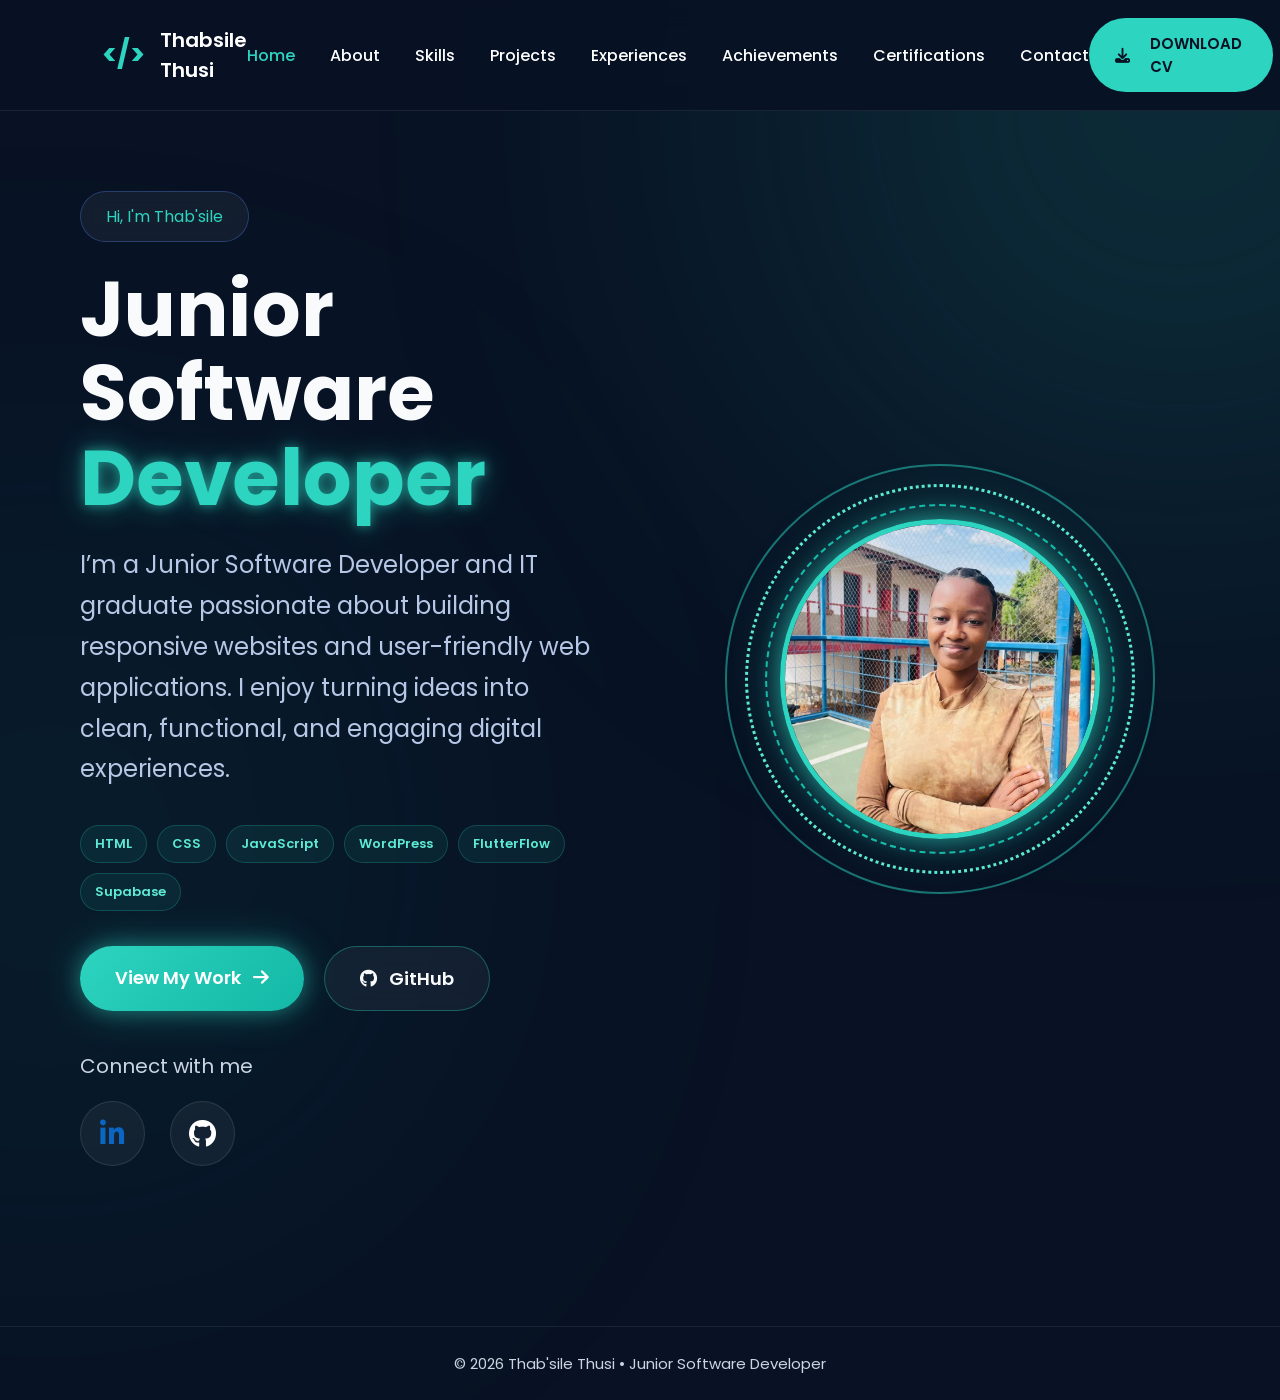
==== index.html @ 19be3577 "Fix HTML encoding issues in index.html" ====
<!DOCTYPE html>
<html lang="en">
<head>
    <meta charset="UTF-8">
    <meta name="viewport" content="width=device-width, initial-scale=1.0">
    <title>Thab'sile Thusi | Junior Software Developer</title>
    <link rel="stylesheet" href="style.css"> 
    <link rel="stylesheet" href="global.css">

     <link
    rel="stylesheet"
    href="https://cdnjs.cloudflare.com/ajax/libs/font-awesome/6.5.1/css/all.min.css"
  />
</head>
<body>
  <!-- HEADER -->
  <header class="header">

    <div class="logo">
      &lt;/&gt; <span>Thabsile Thusi</span>
    </div>

       <!-- Hamburger -->
    <div class="menu-toggle" id="menu-toggle">
        <i class="fa-solid fa-bars"></i>
    </div>

      <div class="menu-overlay" id="menu-overlay"></div>

    <nav class="navbar" id="navbar">
        
         <!-- Mobile Menu Header -->

        <div class="mobile-menu-header">

        <button class="mobile-theme-btn" id="mobileThemeBtn" type="button">
            <i class="fa-solid fa-sun" id="mobileThemeIcon"></i>
            <span id="mobileThemeText">Light Mode</span>
        </button>

        <button class="mobile-close-btn" id="mobileCloseBtn" type="button" aria-label="Close menu">
            <i class="fa-solid fa-xmark"></i>
        </button>

    </div>
        
      <a href="index.html" class="active">
          <i class="fa-solid fa-house"></i>
          Home
      </a>
      <a href="About.html">
          <i class="fa-solid fa-user"></i>
          About
      </a>
      <a href="Skills.html">
          <i class="fa-solid fa-code"></i>
          Skills
      </a>
      <a href="Project.html">
           <i class="fa-solid fa-folder-open"></i>
          Projects
      </a>
      <a href="Experience.html">
          <i class="fa-solid fa-briefcase"></i>
          Experiences
      </a>
      <a href="Achievements.html">
            <i class="fa-solid fa-briefcase"></i>
            Achievements
        </a>
        <a href="Certifications.html">
            <i class="fa-solid fa-briefcase"></i>
            Certifications
        </a>
      <a href="Contact.html">
          <i class="fa-solid fa-envelope"></i>
          Contact
      </a>
        
        <!--Mobile menu slide-->
        <a href="Thusi_Thabi_CVs.pdf"
            download class="mobile-download">
            <i class="fa-solid fa-download"></i>
            Download CV
        </a>
        
    </nav>

    <div class="right-section">

    <span><a href="Thusi_Thabi_CVs.pdf" download class="download-btn">
      <i class="fa-solid fa-download"></i>
      DOWNLOAD CV</a></span> 

      <div class="theme-btn" id="themeBtn">
      <i class="fa-solid fa-sun" id="themeIcon"></i>
      </div>

    </div>

  </header>

  <!-- Main -->
  <main class="main">

    <!-- HERO SECTION -->
  <section class="hero">

    <!-- LEFT SIDE -->
    <div class="hero-content">

      <div class="tag">
        Hi, I'm Thab'sile
      </div>

      <h1>
        Junior Software <br>
        <span>Developer</span>
      </h1>

        <p>
            I’m a Junior Software Developer and IT graduate passionate about
            building responsive websites and user-friendly web applications.
            I enjoy turning ideas into clean, functional, and engaging digital experiences.
       </p>

        <div class="hero-tech">
            <span>HTML</span>
            <span>CSS</span>
            <span>JavaScript</span>
            <span>WordPress</span>
            <span>FlutterFlow</span>
            <span>Supabase</span>
        </div>

      <!-- BUTTONS -->
      <div class="buttons">

        <a href="Project.html" class="btn pink">
          View My Work
            <i class="fa-solid fa-arrow-right"></i>
        </a>

        <a href="https://github.com/Thabsi" target="_blank"
           rel="noopener noreferrer" class="btn dark">
          <i class="fa-brands fa-github"></i>
          GitHub
        </a>

      </div>

      <!-- SOCIAL -->
      <div class="social-text">
        Connect with me
      </div>  

      <div class="social-icons">

        <a href="https://www.linkedin.com/in/thabsile-thusi-15bba523a" target="_blank" rel="noopener noreferrer"
           aria-label="LinkedIn">
          <i class="fa-brands fa-linkedin-in"></i>
        </a>

        <a href="https://github.com/Thabsi" target="_blank" rel="noopener noreferrer"
           aria-label="GitHub">
          <i class="fa-brands fa-github"></i>
        </a>

      </div>

    </div>

               <!-- RIGHT SIDE IMAGE -->
    <div class="hero-image">

    <div class="circle circle1"></div>
    <div class="circle circle2"></div>
    <div class="circle circle3"></div>

      <img src="Sindi.jpeg" alt="woman developer">

    </div>
    
  </section>
</main>

<footer class="footer">
  <p>© 2026 Thab'sile Thusi • Junior Software Developer</p>
</footer>

<script src="script.js"></script>
</body>
</html>
---- style.css ----
*{
    margin:0;
    padding:0;
    box-sizing:border-box;
    font-family:'Poppins', sans-serif; 
}

html{
    scroll-behavior:smooth;
}

body{
    background:
        radial-gradient(circle at top right,
        rgba(45,212,191,.12),
        transparent 35%),
        radial-gradient(circle at bottom left,
        rgba(45,212,191,.08),
        transparent 45%),
        linear-gradient(
        135deg,
        #020617,
        #081224,
        #0F172A);
    color:#F8FAFC;
}

body::before{
    content:"";
    position:fixed;
    width:700px;
    height:700px;
    top:-250px;
    right:-250px;
    background:#2DD4BF;
    border-radius:50%;
    filter:blur(220px);
    opacity:.22;
    z-index:-1;
}

body::after{
    content:"";
    position:fixed;
    width:600px;
    height:600px;
    bottom:-250px;
    left:-250px;
    background:#14B8A6;
    border-radius:50%;
    filter:blur(220px);
    opacity:.12;
    z-index:-2;
}

@keyframes twinkle{
    from{
        opacity:.35;
    }
    to{
        opacity:.75;
    }
}

main{
    max-width:1400px;
    margin:auto;
}
/* HEADER */

.header{
    width:100%;
    min-height:90px;
    display:flex;
    align-items:center;
    justify-content:space-between;
    padding:20px 6%;
    background:rgba(2,10,30,.75);
    backdrop-filter:blur(20px);
    -webkit-backdrop-filter:blur(20px);
    border-bottom:1px solid rgba(255,255,255,.08);
    position:sticky;
    top:0;
    z-index:1000;
}

/* LOGO */

.logo{
    font-size:30px;
    font-weight:bold;
    color:#2DD4BF;
    cursor:pointer;
}

.logo span{
    color:white;
    font-size:22px;
    margin-left:5px;
}

/* NAVBAR */

.navbar{
    display:flex;
    align-items:center;
    gap:25px;
}

.navbar a{
    text-decoration:none;
    color:#EAF4FF;
    font-size:18px;
    font-weight:500;
    position:relative;
    transition:0.3s;
}

/* ACTIVE LINE */

.navbar a.active{
    color:#2DD4BF;
}

.navbar a.active::after{
    content:"";
    position:absolute;
    left:0;
    bottom:-8px;
    width:100%;
    height:3px;
    background:#2DD4BF;
    border-radius:10px;
    box-shadow:0 0 15px #2DD4BF;
}

/* HOVER */

.navbar a:hover{
    color:#5EEAD4;
}

/* RIGHT SIDE */

.right-section{
    display:flex;
    align-items:center;
    gap:20px;
}

/* DOWNLOAD BUTTON */

.download-btn{
    text-decoration:none;
    padding:14px 28px;
    border-radius:40px;
    border:2px solid #2DD4BF;
    background:transparent;
    color:white;
    font-size:16px;
    font-weight:600;
    cursor:pointer;
    transition:0.4s;
}

/* ICON */

.download-btn i{
    margin-right:10px;
}

/* HOVER EFFECT */

.download-btn:hover{
    background:#2DD4BF;
    box-shadow:
        0 0 15px #2DD4BF,
        0 0 35px #2DD4BF;
    transform:translateY(-2px);
}

/* LIGHT BUTTON */

.theme-btn{
    width:55px;
    height:55px;
    border-radius:50%;
    border:2px solid #2DD4BF;
    display:flex;
    align-items:center;
    justify-content:center;
    cursor:pointer;
    transition:0.4s;
    color:#2DD4BF;
    font-size:22px;
}

/* GLOW */

.theme-btn:hover{
    background:#2DD4BF;
    color:white;
    box-shadow:
        0 0 15px #2DD4BF,
        0 0 35px #2DD4BF;
    transform:rotate(180deg);
}

/* RESPONSIVE */

@media(max-width:1100px){

    .navbar{
        gap:20px;
    }

    .navbar a{
        font-size:15px;
    }

    .download-btn{
        padding:12px 18px;
        font-size:14px;
    }
}

@media(max-width:900px){

    .header{
        flex-direction:column;
        height:auto;
        gap:20px;
        padding:20px;
    }

    .navbar{
        flex-wrap:wrap;
        justify-content:center;
    }
}

/* Main */
/*.main {
  margin-left: 260px;
  padding: 40px;
}*/

/* HERO */

.hero{
    width:100%;
    max-width:1400px;
    margin:auto;
    gap: 80px;
    min-height:100vh;
    position:relative;
    display:flex;
    align-items:center;
    justify-content:space-between;
    padding:80px;
    background:transparent;
    background-size:cover;
    background-position:center;

}

/* LEFT CONTENT */

.hero-content{
    width:55%;
    max-width:600px;
    flex:1;
}

/* TAG */

.tag{
    display:inline-block;
    padding:12px 25px;
    border:1px solid rgba(91,140,255,.3);
    border-radius:40px;
    background:rgba(255,255,255,0.05);
    backdrop-filter:blur(10px);
    margin-bottom:25px;
    color:#2DD4BF;
}

/* TITLE */

.hero-content h1{
    color:#F8FAFC;
    font-size:clamp(2.8rem,6vw,4.8rem);
    max-width:520px;
    line-height:1.1;
    margin-bottom:25px;
}

.hero-content h1 span{
    color:#2DD4BF;
    text-shadow:
        0 0 12px rgba(45,212,191,.6),
        0 0 30px rgba(45,212,191,.45);
}

/* PARAGRAPH */

.hero-content p{
    font-size:clamp(1.2rem,3vw,1.5rem);
    color:#B7C7E6;
    line-height:1.7;
    margin-bottom:35px;
}

/* HERO TECHNOLOGIES */

.hero-tech{
    display:flex;
    flex-wrap:wrap;
    gap:10px;
    margin-bottom:35px;
}

.hero-tech span{
    padding:8px 14px;
    border-radius:20px;
    font-size:13px;
    font-weight:600;
    color:#5EEAD4;
    background:rgba(45,212,191,.08);
    border:1px solid rgba(45,212,191,.22);
    transition:.3s ease;
}

.hero-tech span:hover{
    transform:translateY(-3px);
    background:rgba(45,212,191,.16);
    border-color:#2DD4BF;
    box-shadow:0 0 15px rgba(45,212,191,.15);
}

/* BUTTONS */

.buttons{
    display:flex;
    gap:20px;
    margin-bottom:40px;
}

/* BUTTON */

.btn{
    padding:18px 35px;
    border-radius:50px;
    text-decoration:none;
    font-size:18px;
    font-weight:600;
    transition:0.4s;
}

.btn i{
    margin-left:8px;
}

.btn:hover{
    transform:translateY(-4px);
}

/* PINK BUTTON */

.pink{
    background:linear-gradient(
    135deg,
    #2DD4BF,
    #14B8A6);
    color:#fff;
    box-shadow:
        0 0 20px rgba(45,212,191,.4),
        0 0 40px rgba(45,212,191,.3);
}

.pink:hover{
    transform:translateY(-5px) scale(1.05);
}

/* DARK BUTTON */

.dark{
    border:1px solid rgba(45,212,191,.35);
    background:rgba(255,255,255,0.05);
    color:#F8FAFC;
    backdrop-filter:blur(10px);
}

.dark i{
    margin-left:0;
    margin-right:8px;
}

.dark:hover{
    border-color:#2DD4BF;
    box-shadow:
        0 0 15px rgba(45,212,191,.45),
        0 0 35px rgba(45,212,191,.35);
    transform:translateY(-4px);
}

/* SOCIAL TEXT */

.social-text{
    margin-bottom:20px;
    color:#CBD5E1;
    font-size:20px;
}

/* SOCIAL ICONS */

.social-icons{
    display:flex;
    gap:25px;
}

/* ICON */

.social-icons a{
    width:65px;
    height:65px;
    border-radius:50%;
    display:flex;
    align-items:center;
    justify-content:center;
    text-decoration:none;
    font-size:28px;
    background:rgba(255,255,255,0.05);
    border:1px solid rgba(255,255,255,0.1);
    color:white;
    transition:0.4s;
}

/* ICON COLORS */

.social-icons a:nth-child(1){
    color:#0A66C2;
}

.social-icons a:nth-child(2){
    color:#fff;
}

.social-icons a:nth-child(3){
    color:#1DA1F2;
}

.social-icons a:nth-child(4){
    color:#ff2ea6;
}

/* HOVER */

.social-icons a:hover{
    transform:translateY(-8px) scale(1.1);
    box-shadow:
        0 0 20px rgba(45,212,191,.7),
        0 0 45px rgba(45,212,191,.4);
}

/* RIGHT IMAGE */

.hero-image{
    flex:1;
    position:relative;
    width:500px;
    height:500px;
    display:flex;
    justify-content:center;
    align-items:center;
}

/* IMAGE */

.hero-image img{
    width:320px;
    height:320px;
    object-fit:cover;
    border-radius:50%;
    border:5px solid #2DD4BF;
    z-index:10;
    position:relative;
    box-shadow:
        0 0 25px rgba(45,212,191,.6),
        0 0 55px rgba(45,212,191,.35);
}

/* Spiral circles */

.circle{
    border-color:#5B8CFF;
    position:absolute;
    border-radius:50%;
    border:2px solid #2DD4BF;
    animation:spin 15s linear infinite;
}

/* Outer ring */

.circle1{
    width:430px;
    height:430px;
    border-style:solid;
    opacity:.5;
}

/* Middle dotted ring */

.circle2{
    width:390px;
    height:390px;
    border:3px dotted #5EEAD4;
    animation-direction:reverse;
}

/* Inner ring */

.circle3{
    width:350px;
    height:350px;
    border:2px dashed #14B8A6;
}


.hero-image img:hover{
    transform:scale(1.03);
}

/* Animation */

@keyframes spin{

    from{
        transform:rotate(0deg);
    }

    to{
        transform:rotate(360deg);
    }

}

.footer{
    margin-top:80px;
    padding:40px 0;
    border-top:1px solid rgba(255,255,255,.08);
    text-align:center;
    color:#94A3B8;
}


/*Responsive*/
@media (max-width:1024px){

.header{
    padding:18px 5%;
    flex-direction:column;
    gap:18px;
}

.navbar{
    justify-content:center;
    flex-wrap:wrap;
    gap:16px;
}

.right-section{
    justify-content:center;
}

.hero{
    display:flex;
    flex-direction:column;
    align-items:center;
    text-align:center;
    gap:45px;
    padding:60px 25px;
    min-height:auto;
    overflow:hidden;
}

/* Image first */
.hero-image{
    order:1;
    position:relative;
    right:auto;
    top:auto;
    transform:none;
    width:380px;
    height:380px;
    margin:0 auto;
    flex:none;
}

.hero-image img{
    width:270px;
    height:270px;
}
    
/* Text second */
.hero-content{
    order:2;
    max-width:700px;
    width:100%;
    text-align:center;
    
}

.hero-content h1{
    margin-top:10px;
    font-size:3.4rem;
    line-height:1.2;
    text-align:center;
    margin:10px auto 20px;
}
    
.hero-content p{
    font-size:17px;
    line-height:1.7;
    text-align:center;
    max-width:650px;
    margin:0 auto 30px;
} 
    
.buttons,
.social-icons
.hero-tech{
    justify-content:center;
}

.circle1{
    width:350px;
    height:350px;
}

.circle2{
    width:320px;
    height:320px;
}

.circle3{
    width:290px;
    height:290px;
}
}

@media (max-width:768px){

.header{
    padding:15px;
}

.logo{
    font-size:24px;
}

.logo span{
    font-size:18px;
}

.hero{
    display:flex;
    flex-direction:column;
    align-items:center;
    text-align:center;
    gap:30px;
    padding:35px 20px;
    overflow:hidden;
}

.hero-image{
    width:270px;
    height:270px;
    margin:18px auto 28px;
    order:1;
    flex:none;
}

.hero-content{
    order:2;
    width:100%;
}

.hero-content h1{
    margin:15px auto 20px;
    font-size:2.3rem;
    line-height:1.2;
    text-align:center;
}

.hero-content p{
    font-size:15px;
    line-height:1.7;
    text-align:center;
    max-width:500px;
    margin:0 auto 30px;
}

.hero-tech{
    justify-content:center;
    margin-bottom:30px;
}

.hero-tech span{
    font-size:12px;
    padding:7px 12px;
}
    
.buttons{
    flex-direction:column;
    align-items:center;
    gap:15px;
}

.btn{
    width:240px;
    font-size:16px;
}

.hero-image img{
    width:230px;
    height:230px;
}

.circle1{
    width:300px;
    height:300px;
}

.circle2{
    width:270px;
    height:270px;
}

.circle3{
    width:240px;
    height:240px;
}

.social-icons{
    justify-content:center;
}

.social-icons a{
    width:55px;
    height:55px;
    font-size:24px;
}
}

@media (max-width:480px){

.hero{
    padding:25px 15px;
    gap:25px;
    overflow:hidden;
}

.hero-tech{
    gap:8px;
    justify-content:center;
}

.hero-tech span{
    font-size:11px;
    padding:6px 10px;
}
.hero-image{
    width:270px;
    height:270px;
    margin:10px auto 20px;
}

.hero-image img{
    width:190px;
    height:190px;
}

.circle1{
    width:250px;
    height:250px;
}

.circle2{
    width:220px;
    height:220px;
}

.circle3{
    width:195px;
    height:195px;
}

.hero-content h1{
    font-size:1.9rem;
    line-height:1.2;
    text-align:center;
    margin:10px auto 18px;
}

.hero-content p{
    font-size:14px;
    line-height:1.7;
    text-align:center;
    max-width:380px;
    margin:0 auto 25px;
}

.btn{
    width:100%;
    max-width:220px;
    font-size:15px;
}

.logo{
    text-align:center;
}

.navbar{
    gap:10px;
}

.navbar a{
    font-size:15px;
}
}
/* ===========================
   LIGHT MODE
=========================== */

body.light-mode{
    background:
        radial-gradient(circle at top right,
        rgba(45,212,191,.08),
        transparent 35%),
        radial-gradient(circle at bottom left,
        rgba(45,212,191,.06),
        transparent 45%),
        #F8FAFC;
    color:#111827;
}

/* Header */

body.light-mode .header{
    background:rgba(255,255,255,.90);
    border-bottom:1px solid #d1d5db;
}

/* Logo */

body.light-mode .logo span{
    color:#111827;
}

/* Navigation */

body.light-mode .navbar a{
    color:#111827;
}

/* Hero */

body.light-mode .hero-content h1{
    color:#111827;
}

body.light-mode .hero-content p{
    color:#4b5563;
}

body.light-mode .social-text{
    color:#4b5563;
}

/* Buttons */

body.light-mode .download-btn{
    color:#111827;
}

body.light-mode .dark{
    background:#ffffff;
    color:#111827;
    border:1px solid #d1d5db;
}

/* Tag */

body.light-mode .tag{
    background:#ffffff;
    color:#14B8A6;
}

/* Social Icons */

body.light-mode .social-icons a{
    background:#ffffff;
    border:1px solid #d1d5db;
}

body.light-mode .social-icons a:nth-child(2){
    background:#111827;   /* Black background */
    color:#ffffff;        /* White GitHub icon */
    border:1px solid #111827;
}

body.light-mode .social-icons a:nth-child(2):hover{
    background:#000000;
    color:#ffffff;
    border-color:#000000;
    box-shadow:
        0 0 15px rgba(17,24,39,.4),
        0 0 30px rgba(17,24,39,.25);
}

body.light-mode .btn.dark{
    background:#111827;
    color:#ffffff;
    border:1px solid #111827;
}

body.light-mode .btn.dark:hover{
    background:#000000;
    border-color:#000000;
    box-shadow:
        0 0 15px rgba(17,24,39,.35),
        0 0 30px rgba(17,24,39,.2);
}
/* Footer */

body.light-mode .footer{
    color:#4b5563;
    border-top:1px solid #d1d5db;
}
---- global.css ----
/*==================================================
  GOOGLE FONT
==================================================*/
@import url('https://fonts.googleapis.com/css2?family=Poppins:wght@300;400;500;600;700;800&display=swap');

/*==================================================
  ROOT VARIABLES
==================================================*/
:root{

    --bg:#081224;
    --bg-secondary:#0F172A;

    --primary:#2DD4BF;
    --primary-hover:#14B8A6;

    --white:#ffffff;
    --text:#CBD5E1;
    --border:rgba(255,255,255,.08);

    --shadow:0 10px 30px rgba(0,0,0,.25);

}

/*==================================================
  RESET
==================================================*/
*{
    margin:0;
    padding:0;
    box-sizing:border-box;
}

html{
    scroll-behavior:smooth;
}

body{
    font-family:'Poppins',sans-serif;
    background:var(--bg);
    color:var(--white);
    width:100%;
    min-height:100vh;
    overflow-x:hidden;
}

img{
    max-width:100%;
    height:auto;
    display:block;
}

a{
    text-decoration:none;
    color:inherit;
}

ul{
    list-style:none;
}

button{
    font-family:inherit;
    border:none;
    background:none;
    cursor:pointer;
}

/*==================================================
  HEADER
==================================================*/
.header{

    position:sticky;
    top:0;
    left:0;
    width:100%;
    display:flex;
    justify-content:space-between;
    align-items:center;
    padding:18px 8%;
    background:rgba(8,18,36,.92);
    backdrop-filter:blur(14px);
    border-bottom:1px solid var(--border);
    z-index:1000;

}

/*==================================================
  LOGO
==================================================*/
.logo{

    display:flex;
    align-items:center;
    gap:10px;
    font-size:28px;
    font-weight:700;
    color:var(--primary);

}

.logo span{

    color:var(--white);
    font-size:20px;
    font-weight:600;

}

/*==================================================
  DESKTOP NAVIGATION
==================================================*/
.navbar{

    display:flex;
    align-items:center;
    gap:35px;

}

.navbar a{

    position:relative;
    color:var(--white);
    font-size:16px;
    font-weight:500;
    transition:.3s;

}

/* Hide menu icons on Desktop */
.navbar a i{
    display:none;
}

.navbar a:hover,
.navbar a.active{

    color:var(--primary);

}

/* Remove underline */
.navbar a::before,
.navbar a::after{

    display:none !important;
    content:none !important;

}

.navbar a{

    border:none !important;
    text-decoration:none !important;
    box-shadow:none !important;

}

/*==================================================
  RIGHT SECTION
==================================================*/
.right-section{

    display:flex;
    align-items:center;
    gap:18px;

}

/*==================================================
  DOWNLOAD BUTTON
==================================================*/
.download-btn{

    display:inline-flex;
    align-items:center;
    justify-content:center;
    gap:10px;
    padding:12px 24px;
    border-radius:40px;
    background:var(--primary);
    color:#081224;
    font-size:15px;
    font-weight:600;
    transition:.3s;

}

.download-btn:hover{

    transform:translateY(-3px);
    box-shadow:
        0 0 25px rgba(45,212,191,.35);
}

/*==================================================
  THEME BUTTON
==================================================*/
.theme-btn{

    width:48px;
    height:48px;
    display:flex;
    align-items:center;
    justify-content:center;
    border-radius:50%;
    background:rgba(255,255,255,.08);
    color:var(--primary);
    cursor:pointer;
    transition:.3s;
}

.theme-btn:hover{

    background:rgba(45,212,191,.18);
}

/*==================================================
  HAMBURGER
==================================================*/
.menu-toggle{

    display:none;
    font-size:30px;
    color:var(--primary);
    cursor:pointer;
}

/*==================================================
  MOBILE DOWNLOAD
==================================================*/
.mobile-download{

    display:none;

}

/*==================================================
  MOBILE MENU HEADER
  HIDDEN ON DESKTOP
==================================================*/

.mobile-menu-header{
    display:none;
}

/*==================================================
  MENU OVERLAY
==================================================*/
.menu-overlay{

    position:fixed;
    top:0;
    left:0;
    inset:0;
    width:100%;
    height:100vh;
    background:rgba(0,0,0,.45);
    opacity:0;
    visibility:hidden;
    transition:.3s;
    z-index:2400;
    transition:opacity .3s ease;

}

.menu-overlay.active{

    opacity:1;
    visibility:visible;

}

.mobile-theme-btn{
    display:flex;
    align-items:center;
    gap:8px;

    padding:5px 0;

    color:#ffffff;

    font-size:15px;
    font-weight:600;

    cursor:pointer;
}

.mobile-theme-btn i{
    color:#2DD4BF;
    font-size:17px;
}

/*==================================================
  FOOTER
==================================================*/
.footer{

    margin-top:80px;
    padding:25px;
    text-align:center;
    border-top:1px solid var(--border);
}

.footer p{

    color:var(--text);
    font-size:15px;

}

/*==================================================
  MOBILE & TABLET
==================================================*/

@media (max-width:1024px){

  
  html,
  body {
      width: 100%;
      max-width: 100%;
      overflow-x: hidden;
    }

/* Header */

.header{
    padding:16px 20px;
}

/* Logo */

.logo{
    font-size:24px;
}

.logo span{
    font-size:18px;
}

/* Hide desktop buttons */

.right-section{
    display:none;
}

/* Show hamburger */

.menu-toggle{
  display:flex;
  align-items:center;
  justify-content:center;
  font-size:30px;
  color:var(--primary);
  cursor:pointer;
  z-index:10001
}

/* ===========================
   MOBILE MENU
=========================== */

.navbar{
    position:fixed !important;
    top:0 !important;
    left:0 !important;
    right:auto !important;
    botton:0 !important;
    width:280px !important;
    max-width:85vw !important;
    height:100vh !important;
    height:100dvh !important;
    margin:0 !important;
    padding:5px 20px 25px !important;
    display:flex !important;
    flex-direction:column;
    align-items:flex-start;
    gap:5px;
    background:#081224;
    transform:translate3d(-100%,0,0);
    visibility:hidden;
    opacity:1;
    pointer-events:none;
    isolation:isolate;
    transition:
          transform .3s ease,
          visibility 0s linear .3s;
    z-index:10000 !important;
    overflow-y:auto;
    overflow-x:hidden;
    overscroll-behavior:contain;
}

.navbar.active{
    /* STAYS IN EXACT SAME POSITION */
    position:fixed !important;
    top:0 !important;
    bottom:0 !important;
    left:0 !important;
    right:auto !important;
    height:100vh;
    height:100dvh;
    transform:translate3d(0,0,0) !important;
    visibility:visible;
    opacity:1;
    pointer-events:auto;
    z-index:9999 !important;
}
  
/* ===========================
   MOBILE MENU HEADER
=========================== */

.mobile-menu-header{

    width:100%;
    height: 45px;
    display:flex;
    align-items:center;
    justify-content:space-between;
    margin:0 0 5px 0;
    padding:0;

}


/* Light / Dark Mode */

.mobile-theme-btn{

    display:flex;
    align-items:center;
    gap:8px;
    padding:5px 0;
    color:#ffffff;
    font-size:15px;
    font-weight:600;
    cursor:pointer;
}

.mobile-theme-btn i{

    color:#2DD4BF;
    font-size:17px;
}


/* Close Button */

.mobile-close-btn{

    width:36px;
    height:36px;
    display:flex;
    align-items:center;
    justify-content:center;
    border-radius:50%;
    color:#2DD4BF;
    font-size:22px;
    cursor:pointer;
    transition:.3s;
}

.mobile-close-btn:hover{

    background:rgba(45,212,191,.12);
    transform:rotate(90deg);

}
/* Menu Links */

.navbar a{

    width:100%;
    display:flex;
    align-items:center;
    gap:12px;
    padding:10px;
    margin:0;
    border-radius:10px;
    color:#ffffff;
    font-size:16px;
    transition:.3s;
    font-weight: 500;
}

.navbar a i{

    display:inline-block;
    width:22px;
    text-align:center;
    color:#2DD4BF;
    font-size:16px;

}

.navbar a:hover,
.navbar a.active{
    background:rgba(45,212,191,.12);
    color:#2DD4BF;

}

/* Divider */

.navbar hr{

    width:100%;
    border:none;
    border-top:1px solid rgba(255,255,255,.10);
    margin:12px 0;

}

/* Mobile Download */

.mobile-download{

  display:flex;
  align-items:center;
  justify-content:center;
  gap:10px;
  width:100%;
  margin-top:5px;
  padding:14px;
  background:#2DD4BF;
  color:#000000 !important;
  border-radius:40px;
  font-size:15px;
  font-weight:600;
  
}

.mobile-download:hover{

  background:#14B8A6;
  color:#ffffff !important;

}
  
.mobile-download i{
    color:#000000 !important;
}
  
  
/* Hover = WHITE */
.download-btn:hover i,
.mobile-download:hover i {
    color: #ffffff;
}
  
/* Mobile Footer */

.mobile-footer{

    width:100%;
    text-align:center;
    color:#94A3B8;
    font-size:13px;
    margin-top:20px;
    padding-top:15px;
    border-top:1px solid rgba(255,255,255,.10);

}

/* Overlay */
.menu-overlay{

    position:fixed !important;
    top:0;
    left:0;
    width:100%;
    height:100vh;
    height:100dvh;
    background:rgba(0,0,0,.45);
    opacity:0;
    visibility:hidden;
    pointer-events:none;
    z-index:9999;
    transition:opacity .3s ease;
}
  
.menu-overlay.active{

  opacity:1;
  visibility:visible;
  pointer-events:auto;

}

}

/*==================================================
  SMALL PHONES
==================================================*/

@media (max-width:480px){

.logo{
    font-size:22px;
}

.logo span{
    font-size:16px;
}

.navbar{
    width:260px;
}

}

/*==================================================
  LIGHT MODE
==================================================*/

body.light-mode{

    background:#F8FAFC;
    color:#111827;

}

body.light-mode .header{

    background:rgba(255,255,255,.95);
    border-bottom:1px solid #d1d5db;

}

body.light-mode .logo span,
body.light-mode .navbar a{

    color:#111827;

}

body.light-mode .navbar{

    background:#ffffff !important;

}

body.light-mode .navbar a:hover,
body.light-mode .navbar a.active{

    background:#ECFEFF;
    color:#14B8A6;

}

body.light-mode .theme-btn{

    background:#f3f4f6;

}

body.light-mode .mobile-theme-btn{

    color:#111827;

}

body.light-mode .mobile-close-btn{

    color:#14B8A6;

}

/* =====================================================
   DARK MODE
===================================================== */

body:not(.light-mode) .download-btn i,
body:not(.light-mode) .mobile-download i {
    color: #081224;
}


/* =====================================================
   LIGHT MODE
===================================================== */

body.light-mode .download-btn i,
body.light-mode .mobile-download i {
    color: #111827;
}


/* Light mode hover = WHITE */
body.light-mode .download-btn:hover i,
body.light-mode .mobile-download:hover i {
    color: #ffffff;
}

body.light-mode .footer{

    border-top:1px solid #d1d5db;

}

body.light-mode .mobile-theme-btn{
    color:#111827;
}

body.light-mode .mobile-theme-btn i{
    color:#14B8A6;
}

body.light-mode .footer p{

    color:#4B5563;

}

body.light-mode .mobile-footer{

    color:#6B7280;

}
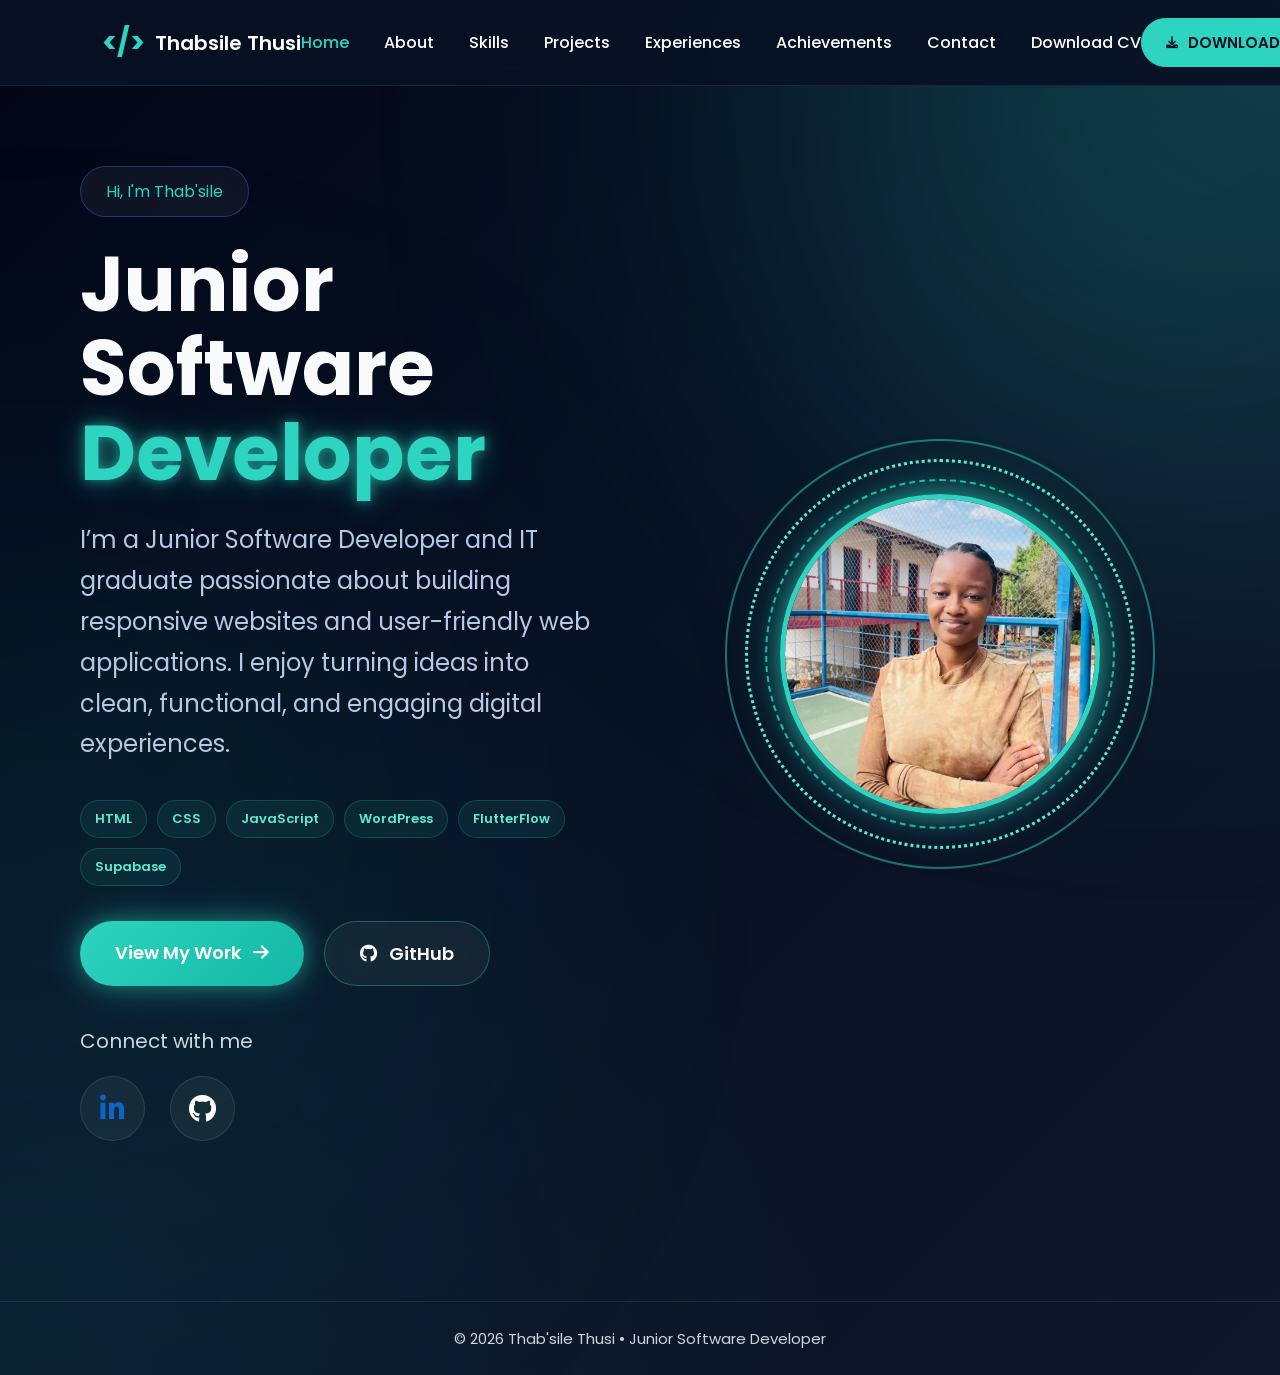
==== commit 402f44e3: "Fix HTML encoding issues in index.html" ====
--- a/index.html
+++ b/index.html
@@ -65,12 +65,8 @@
           Experiences
       </a>
       <a href="Achievements.html">
-            <i class="fa-solid fa-briefcase"></i>
+            <i class="fa-solid fa-trophy"></i>
             Achievements
-        </a>
-        <a href="Certifications.html">
-            <i class="fa-solid fa-briefcase"></i>
-            Certifications
         </a>
       <a href="Contact.html">
           <i class="fa-solid fa-envelope"></i>
--- a/style.css
+++ b/style.css
@@ -70,11 +70,12 @@
 
 .header{
     width:100%;
-    min-height:90px;
+    min-height:82px;
     display:flex;
     align-items:center;
     justify-content:space-between;
-    padding:20px 6%;
+    gap:20px:
+    padding:16px 5%;
     background:rgba(2,10,30,.75);
     backdrop-filter:blur(20px);
     -webkit-backdrop-filter:blur(20px);
@@ -87,16 +88,20 @@
 /* LOGO */
 
 .logo{
-    font-size:30px;
-    font-weight:bold;
+    display:flex;
+    align-items:center;
+    gap:6px;
+    flex-shrink:0;
+    font-size:25px;
+    font-weight:700;
     color:#2DD4BF;
-    cursor:pointer;
+    white-space:nowrap;
 }
 
 .logo span{
-    color:white;
-    font-size:22px;
-    margin-left:5px;
+    color:#ffffff;
+    font-size:18px;
+    font-weight:600;
 }
 
 /* NAVBAR */
@@ -104,16 +109,27 @@
 .navbar{
     display:flex;
     align-items:center;
-    gap:25px;
+    justify-content:center;
+    gap:18px;
+    flex:1;
 }
 
 .navbar a{
+    display:flex;
+    align-items:center;
+    gap:6px;
+    padding:8px 0;
     text-decoration:none;
     color:#EAF4FF;
-    font-size:18px;
+    font-size:13px;
     font-weight:500;
+    white-space:nowrap;
     position:relative;
-    transition:0.3s;
+    transition:.3s ease;
+}
+
+.navbar a i{
+    font-size:12px;
 }
 
 /* ACTIVE LINE */
@@ -126,12 +142,12 @@
     content:"";
     position:absolute;
     left:0;
-    bottom:-8px;
+    bottom:-3px;
     width:100%;
-    height:3px;
+    height:2px;
     background:#2DD4BF;
     border-radius:10px;
-    box-shadow:0 0 15px #2DD4BF;
+    box-shadow:0 0 10px rgba(45,212,191,.8);
 }
 
 /* HOVER */
@@ -145,65 +161,85 @@
 .right-section{
     display:flex;
     align-items:center;
-    gap:20px;
+    justify-content:center;
+    gap:12px;
+    flex-shrink:0;
 }
 
 /* DOWNLOAD BUTTON */
 
 .download-btn{
+    display:inline-flex;
+    align-items:center;
+    justify-content:center;
+    gap:8px;
+    padding:10px 16px;
+    border:1px solid #2DD4BF;
+    border-radius:30px;
+    background:transparent;
+    color:#ffffff;
+    font-size:12px;
+    font-weight:600;
+    white-space:nowrap;
     text-decoration:none;
-    padding:14px 28px;
-    border-radius:40px;
-    border:2px solid #2DD4BF;
-    background:transparent;
-    color:white;
-    font-size:16px;
-    font-weight:600;
-    cursor:pointer;
-    transition:0.4s;
+    transition:.3s ease;
 }
 
 /* ICON */
 
 .download-btn i{
-    margin-right:10px;
+    margin:0;
+    font-size:12px;
 }
 
 /* HOVER EFFECT */
 
 .download-btn:hover{
     background:#2DD4BF;
+    color:#020617;
     box-shadow:
-        0 0 15px #2DD4BF,
-        0 0 35px #2DD4BF;
+        0 0 15px rgba(45,212,191,.5),
+        0 0 30px rgba(45,212,191,.25);
     transform:translateY(-2px);
 }
 
 /* LIGHT BUTTON */
 
 .theme-btn{
-    width:55px;
-    height:55px;
+    width:42px;
+    height:42px;
     border-radius:50%;
-    border:2px solid #2DD4BF;
+    flex-shrink:0;
+    border:1px solid #2DD4BF;
     display:flex;
     align-items:center;
     justify-content:center;
     cursor:pointer;
     transition:0.4s;
     color:#2DD4BF;
-    font-size:22px;
+    background:transparent;
+    font-size:17px;
+    transition:.3s ease;
 }
 
 /* GLOW */
 
 .theme-btn:hover{
     background:#2DD4BF;
-    color:white;
+    color:#020617;
     box-shadow:
-        0 0 15px #2DD4BF,
-        0 0 35px #2DD4BF;
+        0 0 15px rgba(45,212,191,.5),
+        0 0 30px rgba(45,212,191,.25);
     transform:rotate(180deg);
+}
+
+/* Hide mobile-only elements on desktop */
+
+.menu-toggle,
+.menu-overlay,
+.mobile-menu-header,
+.mobile-download{
+    display:none;
 }
 
 /* RESPONSIVE */
@@ -562,13 +598,13 @@
     flex-direction:column;
     gap:18px;
 }
-
+    
 .navbar{
     justify-content:center;
     flex-wrap:wrap;
     gap:16px;
-}
-
+}  
+    
 .right-section{
     justify-content:center;
 }
@@ -628,7 +664,7 @@
 } 
     
 .buttons,
-.social-icons
+.social-icons,
 .hero-tech{
     justify-content:center;
 }
@@ -662,7 +698,7 @@
 .logo span{
     font-size:18px;
 }
-
+    
 .hero{
     display:flex;
     flex-direction:column;
@@ -754,7 +790,7 @@
 }
 
 @media (max-width:480px){
-
+    
 .hero{
     padding:25px 15px;
     gap:25px;
--- a/global.css
+++ b/global.css
@@ -29,6 +29,7 @@
     margin:0;
     padding:0;
     box-sizing:border-box;
+    font-family:'Poppins', sans-serif;
 }
 
 html{
@@ -36,12 +37,24 @@
 }
 
 body{
-    font-family:'Poppins',sans-serif;
-    background:var(--bg);
-    color:var(--white);
-    width:100%;
-    min-height:100vh;
+    width:100%;
+    max-width:100%;
     overflow-x:hidden;
+    background:
+        radial-gradient(circle at top right,
+        rgba(45,212,191,.12),
+        transparent 35%),
+        radial-gradient(circle at bottom left,
+        rgba(45,212,191,.08),
+        transparent 45%),
+        linear-gradient(135deg,#020617,#081224,#0F172A);
+    color:#F8FAFC;
+}
+
+main{
+    width:100%;
+    max-width:1400px;
+    margin:0 auto;
 }
 
 img{
@@ -66,6 +79,10 @@
     cursor:pointer;
 }
 
+button,
+a{
+    font-family:'Poppins', sans-serif;
+}
 /*==================================================
   HEADER
 ==================================================*/
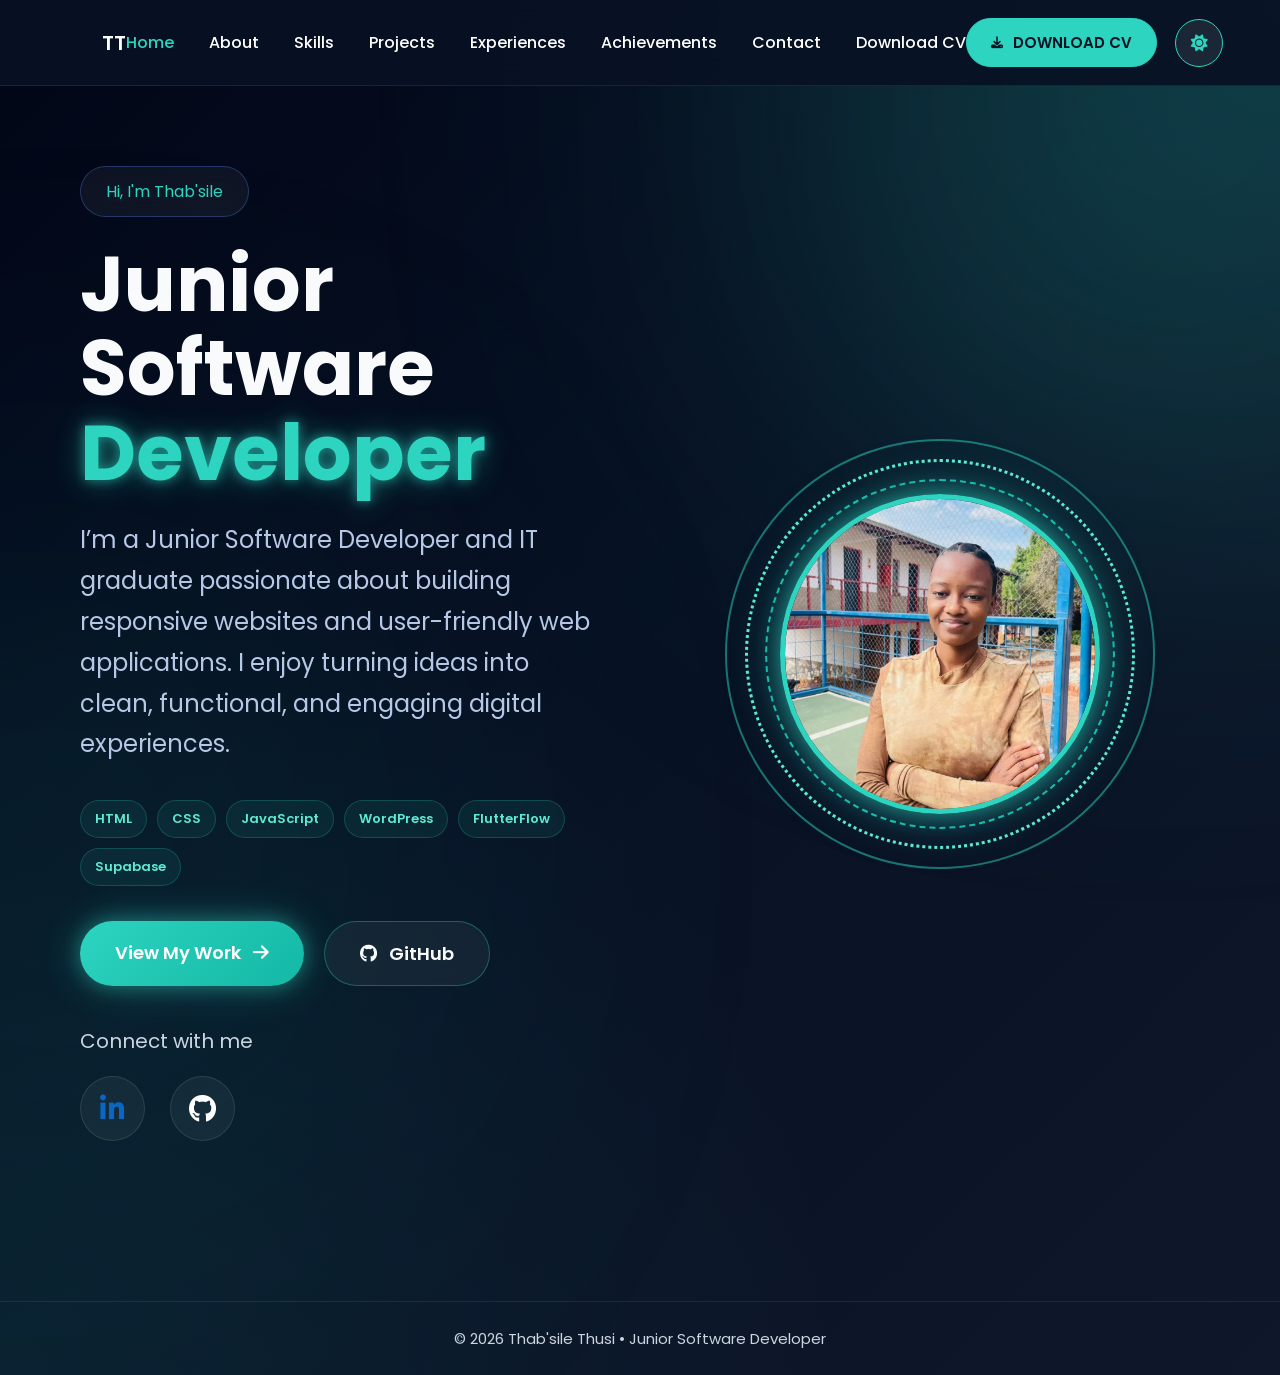
==== commit 4d166814: "Refactor index.html structure and update logo Updated the header logo and adjusted the HTML structur" ====
--- a/index.html
+++ b/index.html
@@ -17,7 +17,7 @@
   <header class="header">
 
     <div class="logo">
-      &lt;/&gt; <span>Thabsile Thusi</span>
+      <span>TT</span>
     </div>
 
        <!-- Hamburger -->
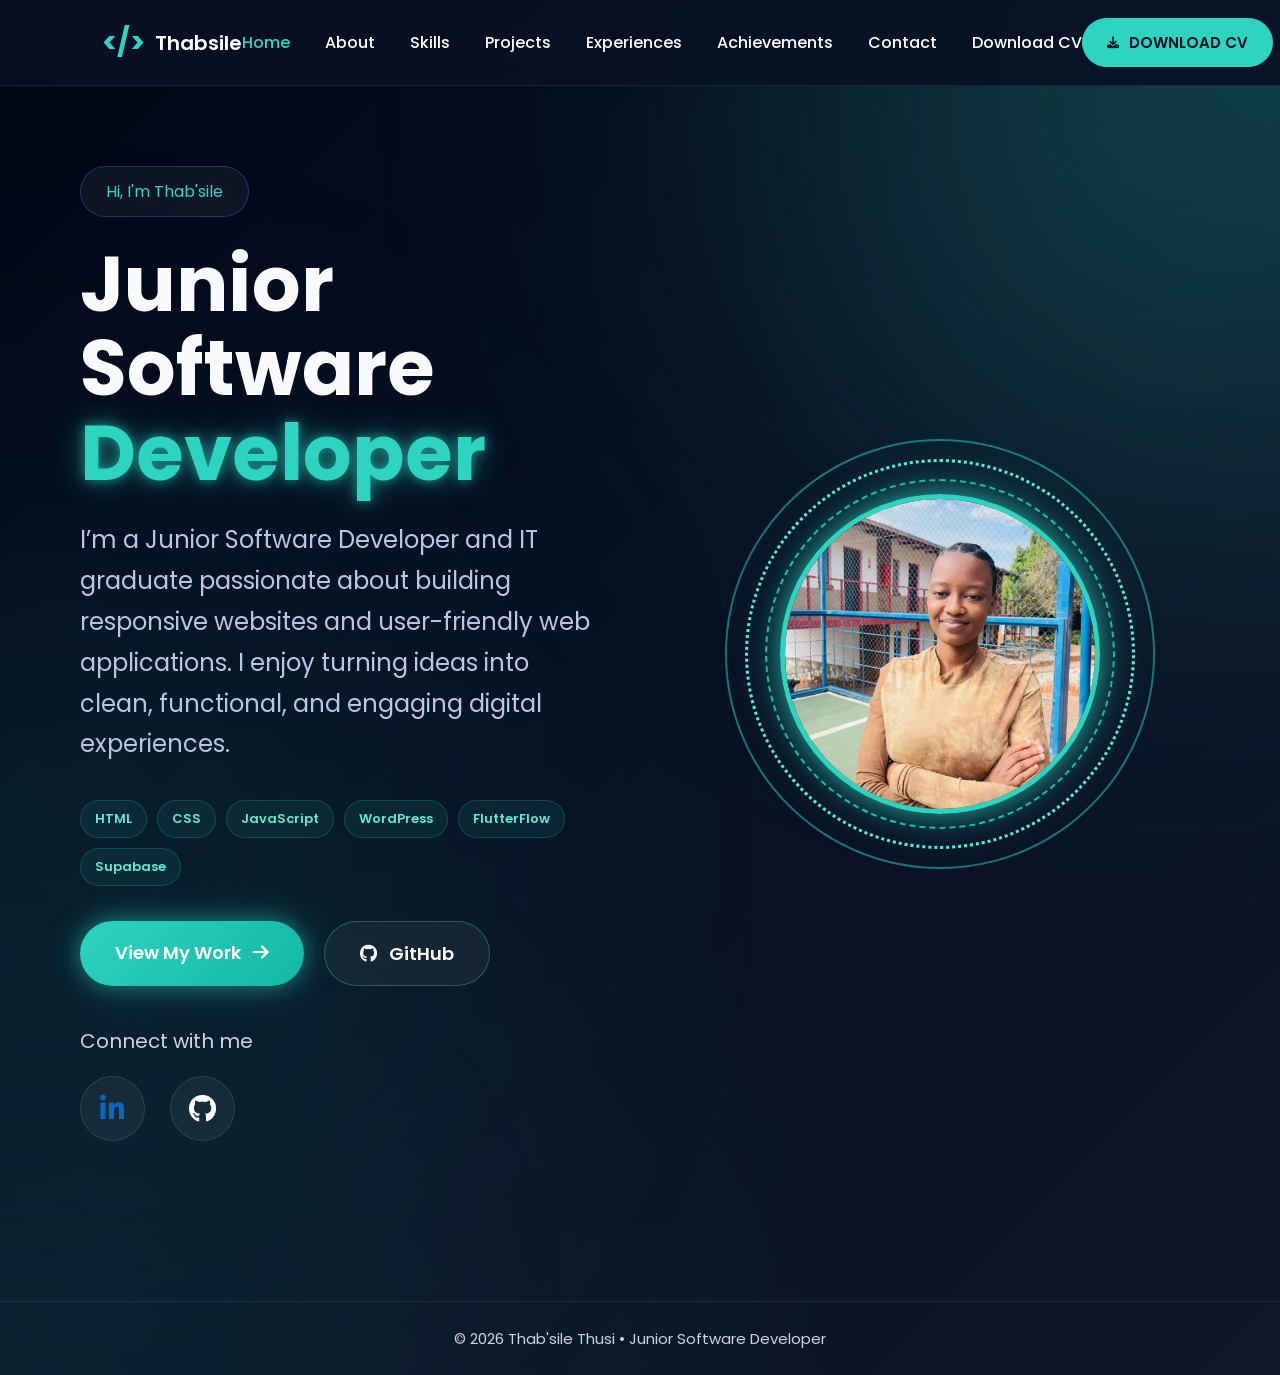
==== commit 55a17b31: "Fix HTML encoding issues in index.html" ====
--- a/index.html
+++ b/index.html
@@ -17,7 +17,7 @@
   <header class="header">
 
     <div class="logo">
-      <span>TT</span>
+      &lt;/&gt; <span>Thabsile</span>
     </div>
 
        <!-- Hamburger -->
--- a/style.css
+++ b/style.css
@@ -92,9 +92,9 @@
     align-items:center;
     gap:6px;
     flex-shrink:0;
-    font-size:25px;
-    font-weight:700;
     color:#2DD4BF;
+    font-size:22px;
+    font-weight:800;
     white-space:nowrap;
 }
 
@@ -103,7 +103,6 @@
     font-size:18px;
     font-weight:600;
 }
-
 /* NAVBAR */
 
 .navbar{
@@ -169,10 +168,6 @@
 /* DOWNLOAD BUTTON */
 
 .download-btn{
-    display:inline-flex;
-    align-items:center;
-    justify-content:center;
-    gap:8px;
     padding:10px 16px;
     border:1px solid #2DD4BF;
     border-radius:30px;
@@ -180,8 +175,8 @@
     color:#ffffff;
     font-size:12px;
     font-weight:600;
-    white-space:nowrap;
     text-decoration:none;
+    cursor:pointer;
     transition:.3s ease;
 }
 
@@ -226,7 +221,7 @@
 
 .theme-btn:hover{
     background:#2DD4BF;
-    color:#020617;
+    color:white;
     box-shadow:
         0 0 15px rgba(45,212,191,.5),
         0 0 30px rgba(45,212,191,.25);
@@ -257,21 +252,6 @@
     .download-btn{
         padding:12px 18px;
         font-size:14px;
-    }
-}
-
-@media(max-width:900px){
-
-    .header{
-        flex-direction:column;
-        height:auto;
-        gap:20px;
-        padding:20px;
-    }
-
-    .navbar{
-        flex-wrap:wrap;
-        justify-content:center;
     }
 }
 
@@ -691,12 +671,10 @@
     padding:15px;
 }
 
-.logo{
-    font-size:24px;
-}
-
-.logo span{
-    font-size:18px;
+ .logo{
+    width:40px;
+    height:40px;
+    font-size:20px;
 }
     
 .hero{
@@ -854,7 +832,9 @@
 }
 
 .logo{
-    text-align:center;
+    width:38px;
+    height:38px;
+    font-size:19px;
 }
 
 .navbar{
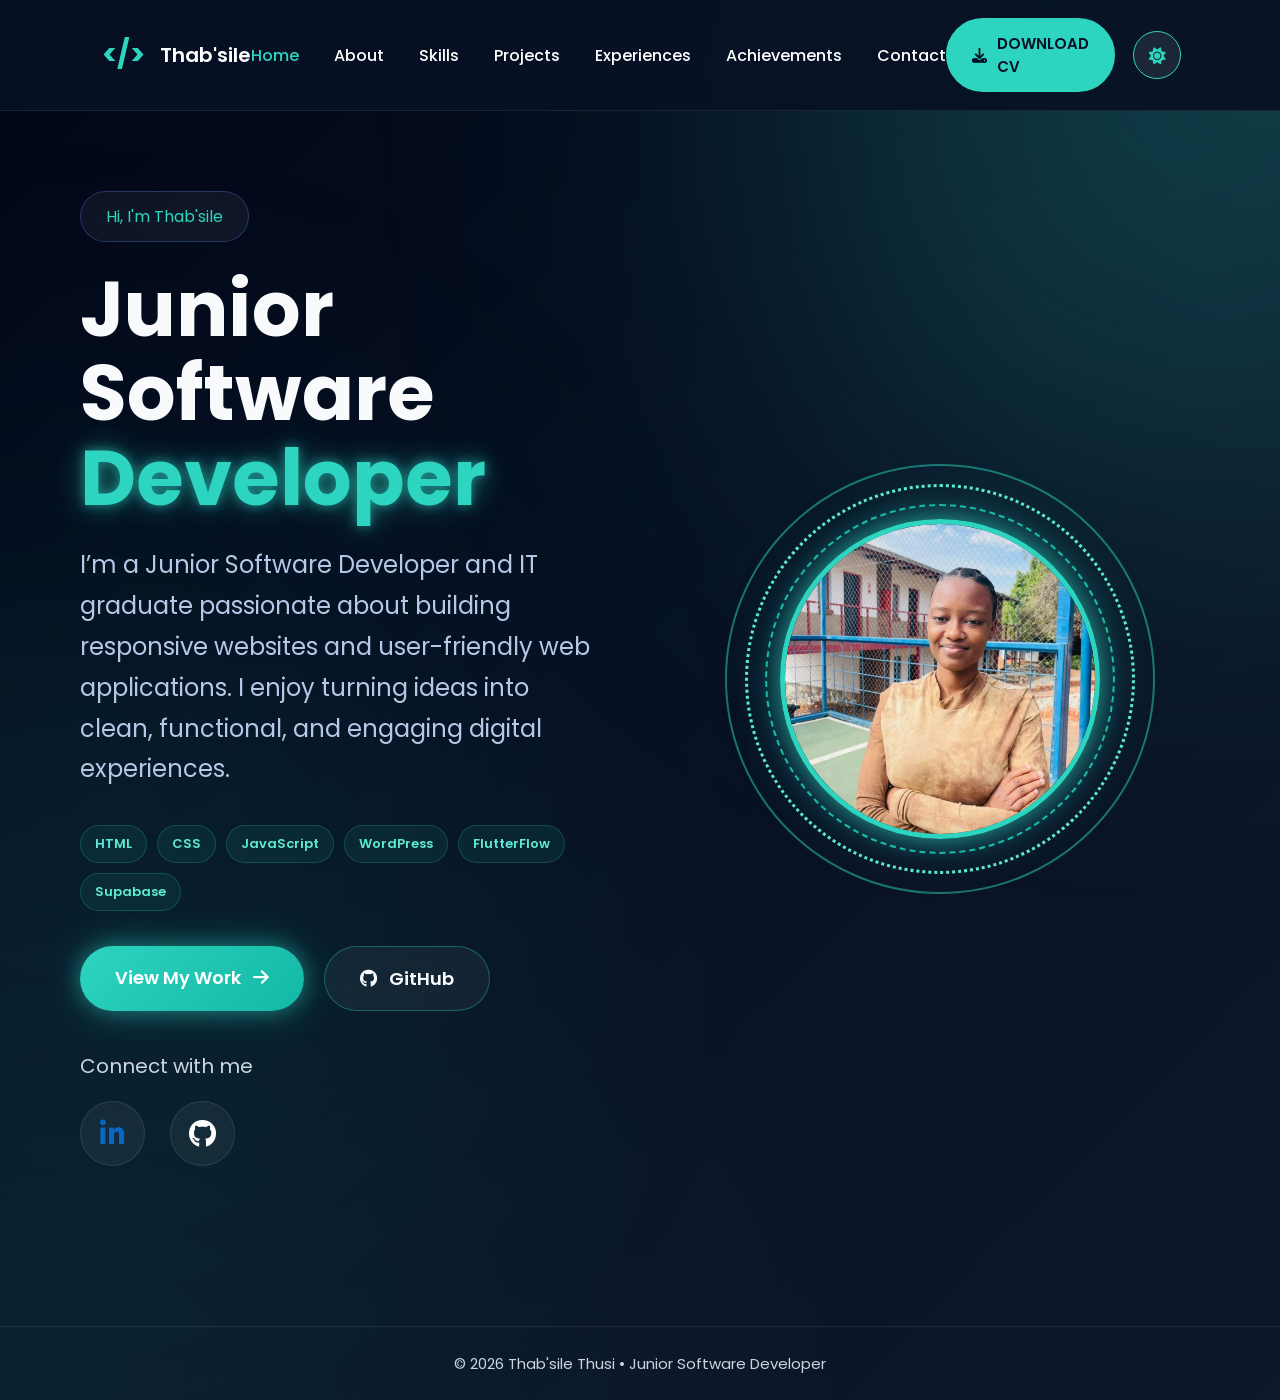
==== commit 52a0c842: "Fix HTML encoding issues in index.html" ====
--- a/index.html
+++ b/index.html
@@ -17,7 +17,7 @@
   <header class="header">
 
     <div class="logo">
-      &lt;/&gt; <span>Thabsile</span>
+      &lt;/&gt; <span>Thab'sile</span>
     </div>
 
        <!-- Hamburger -->
--- a/style.css
+++ b/style.css
@@ -1,3 +1,5 @@
+@import url('https://fonts.googleapis.com/css2?family=Poppins:wght@300;400;500;600;700;800&display=swap');
+
 *{
     margin:0;
     padding:0;
@@ -70,12 +72,11 @@
 
 .header{
     width:100%;
-    min-height:82px;
+    min-height:90px;
     display:flex;
     align-items:center;
     justify-content:space-between;
-    gap:20px:
-    padding:16px 5%;
+    padding:20px 6%;
     background:rgba(2,10,30,.75);
     backdrop-filter:blur(20px);
     -webkit-backdrop-filter:blur(20px);
@@ -85,50 +86,34 @@
     z-index:1000;
 }
 
-/* LOGO */
-
 .logo{
+    font-size:30px;
+    font-weight:bold;
+    color:#2DD4BF;
+    cursor:pointer;
+}
+
+.logo span{
+    color:white;
+    font-size:22px;
+    margin-left:5px;
+}
+
+/* NAVBAR */
+
+.navbar{
     display:flex;
     align-items:center;
-    gap:6px;
-    flex-shrink:0;
-    color:#2DD4BF;
-    font-size:22px;
-    font-weight:800;
-    white-space:nowrap;
-}
-
-.logo span{
-    color:#ffffff;
-    font-size:18px;
-    font-weight:600;
-}
-/* NAVBAR */
-
-.navbar{
-    display:flex;
-    align-items:center;
-    justify-content:center;
-    gap:18px;
-    flex:1;
+    gap:25px;
 }
 
 .navbar a{
-    display:flex;
-    align-items:center;
-    gap:6px;
-    padding:8px 0;
     text-decoration:none;
     color:#EAF4FF;
-    font-size:13px;
+    font-size:18px;
     font-weight:500;
-    white-space:nowrap;
     position:relative;
-    transition:.3s ease;
-}
-
-.navbar a i{
-    font-size:12px;
+    transition:0.3s;
 }
 
 /* ACTIVE LINE */
@@ -141,18 +126,18 @@
     content:"";
     position:absolute;
     left:0;
-    bottom:-3px;
+    bottom:-8px;
     width:100%;
-    height:2px;
+    height:3px;
     background:#2DD4BF;
     border-radius:10px;
-    box-shadow:0 0 10px rgba(45,212,191,.8);
+    box-shadow:0 0 15px #2DD4BF;
 }
 
 /* HOVER */
 
 .navbar a:hover{
-    color:#5EEAD4;
+  color:#5EEAD4;
 }
 
 /* RIGHT SIDE */
@@ -160,41 +145,37 @@
 .right-section{
     display:flex;
     align-items:center;
-    justify-content:center;
     gap:12px;
-    flex-shrink:0;
 }
 
 /* DOWNLOAD BUTTON */
 
 .download-btn{
-    padding:10px 16px;
-    border:1px solid #2DD4BF;
-    border-radius:30px;
+    text-decoration:none;
+    padding:14px 28px;
+    border-radius:40px;
+    border:2px solid #2DD4BF;
     background:transparent;
-    color:#ffffff;
-    font-size:12px;
+    color:white;
+    font-size:16px;
     font-weight:600;
-    text-decoration:none;
     cursor:pointer;
-    transition:.3s ease;
+    transition:0.4s;
 }
 
 /* ICON */
 
 .download-btn i{
-    margin:0;
-    font-size:12px;
+    margin-right:10;
 }
 
 /* HOVER EFFECT */
 
 .download-btn:hover{
     background:#2DD4BF;
-    color:#020617;
     box-shadow:
-        0 0 15px rgba(45,212,191,.5),
-        0 0 30px rgba(45,212,191,.25);
+        0 0 15px #2DD4BF,
+        0 0 30px #2DD4BF;
     transform:translateY(-2px);
 }
 
@@ -212,7 +193,6 @@
     cursor:pointer;
     transition:0.4s;
     color:#2DD4BF;
-    background:transparent;
     font-size:17px;
     transition:.3s ease;
 }
@@ -223,19 +203,11 @@
     background:#2DD4BF;
     color:white;
     box-shadow:
-        0 0 15px rgba(45,212,191,.5),
-        0 0 30px rgba(45,212,191,.25);
+        0 0 15px #2DD4BF,
+        0 0 30px #2DD4BF;
     transform:rotate(180deg);
 }
 
-/* Hide mobile-only elements on desktop */
-
-.menu-toggle,
-.menu-overlay,
-.mobile-menu-header,
-.mobile-download{
-    display:none;
-}
 
 /* RESPONSIVE */
 
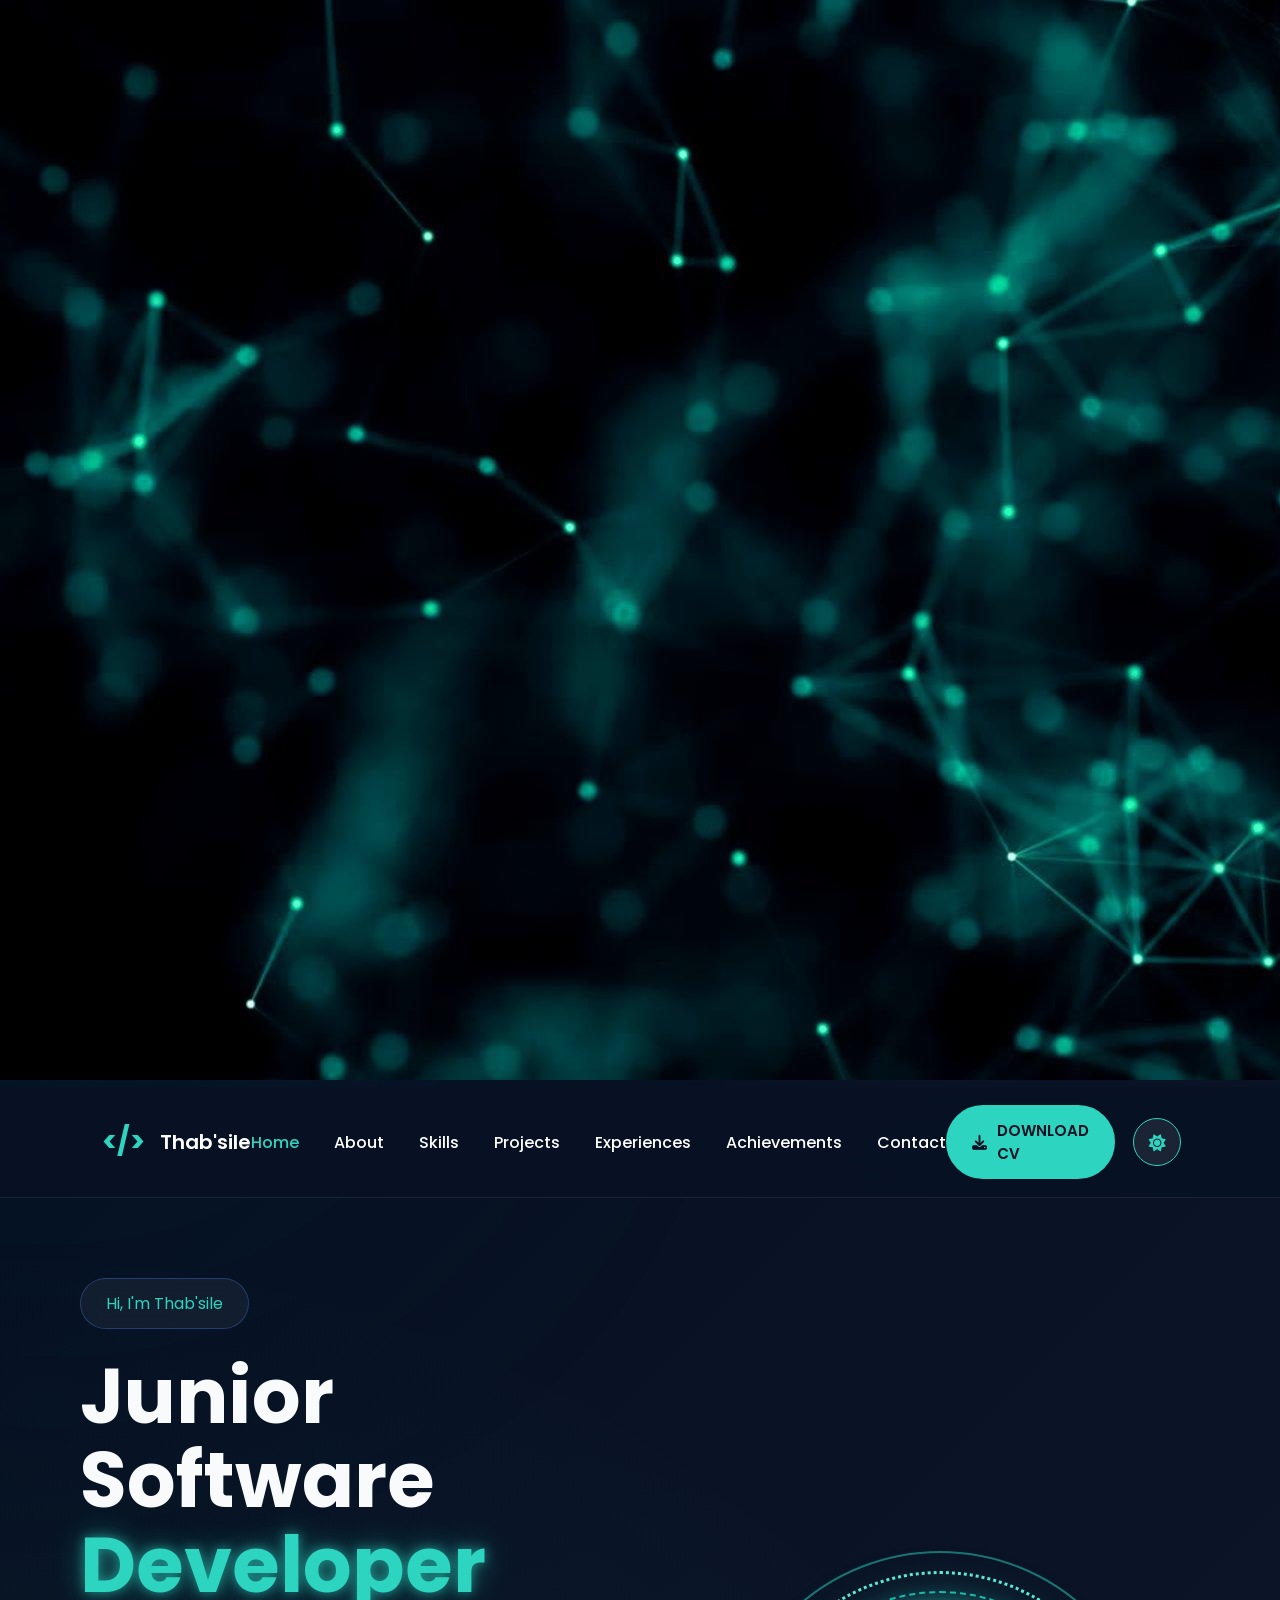
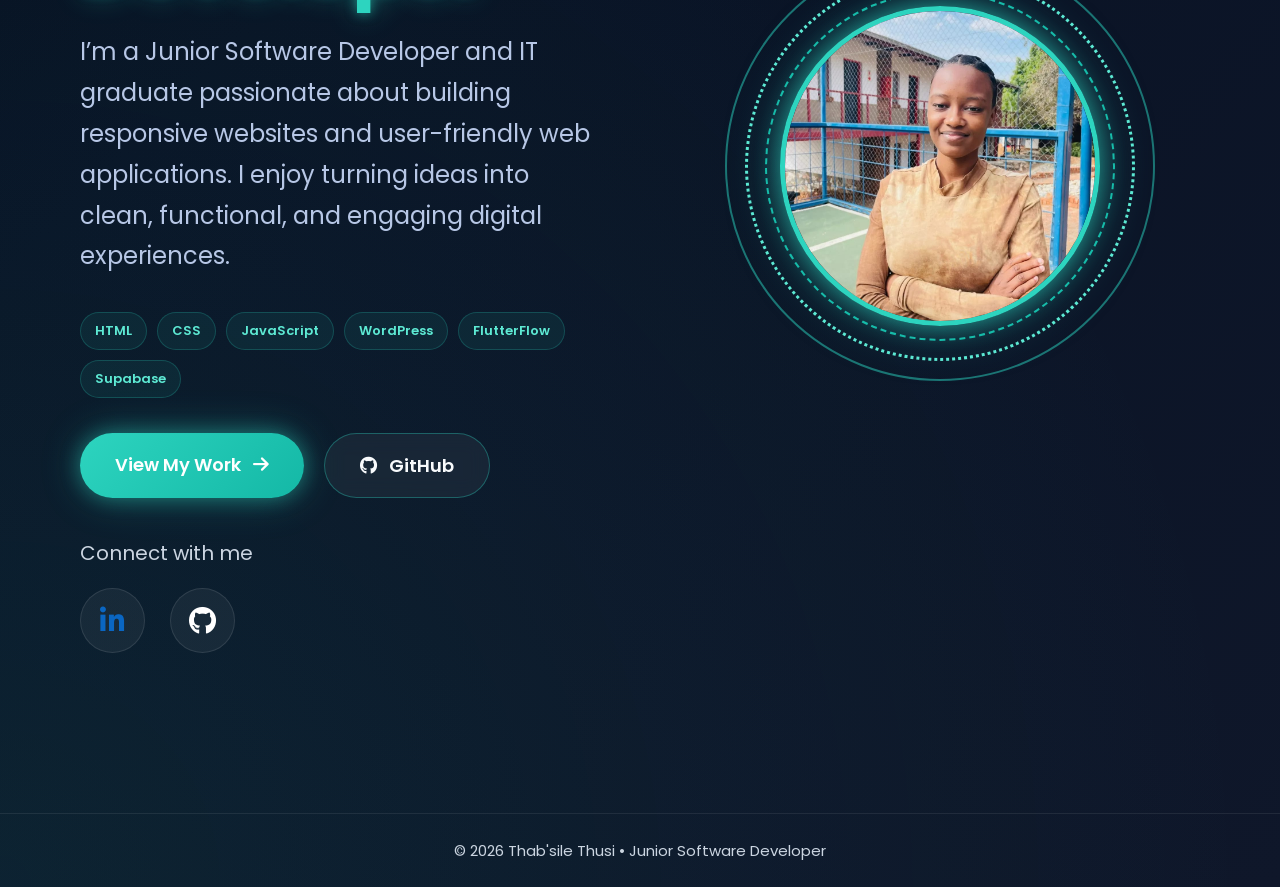
==== commit d6e9b744: "Implement video background in index.html Added video background and overlay to the homepage." ====
--- a/index.html
+++ b/index.html
@@ -13,6 +13,15 @@
   />
 </head>
 <body>
+    <!-- VIDEO BACKGROUND -->
+  <video class="video-background" autoplay muted loop playsinline
+         poster="poster_portfolio.jpg">
+    <source src="113363-697718051_tiny.mp4" type="video/mp4">
+  </video>
+
+  <!-- VIDEO DARK OVERLAY -->
+  <div class="video-overlay"></div>
+    
   <!-- HEADER -->
   <header class="header">
 
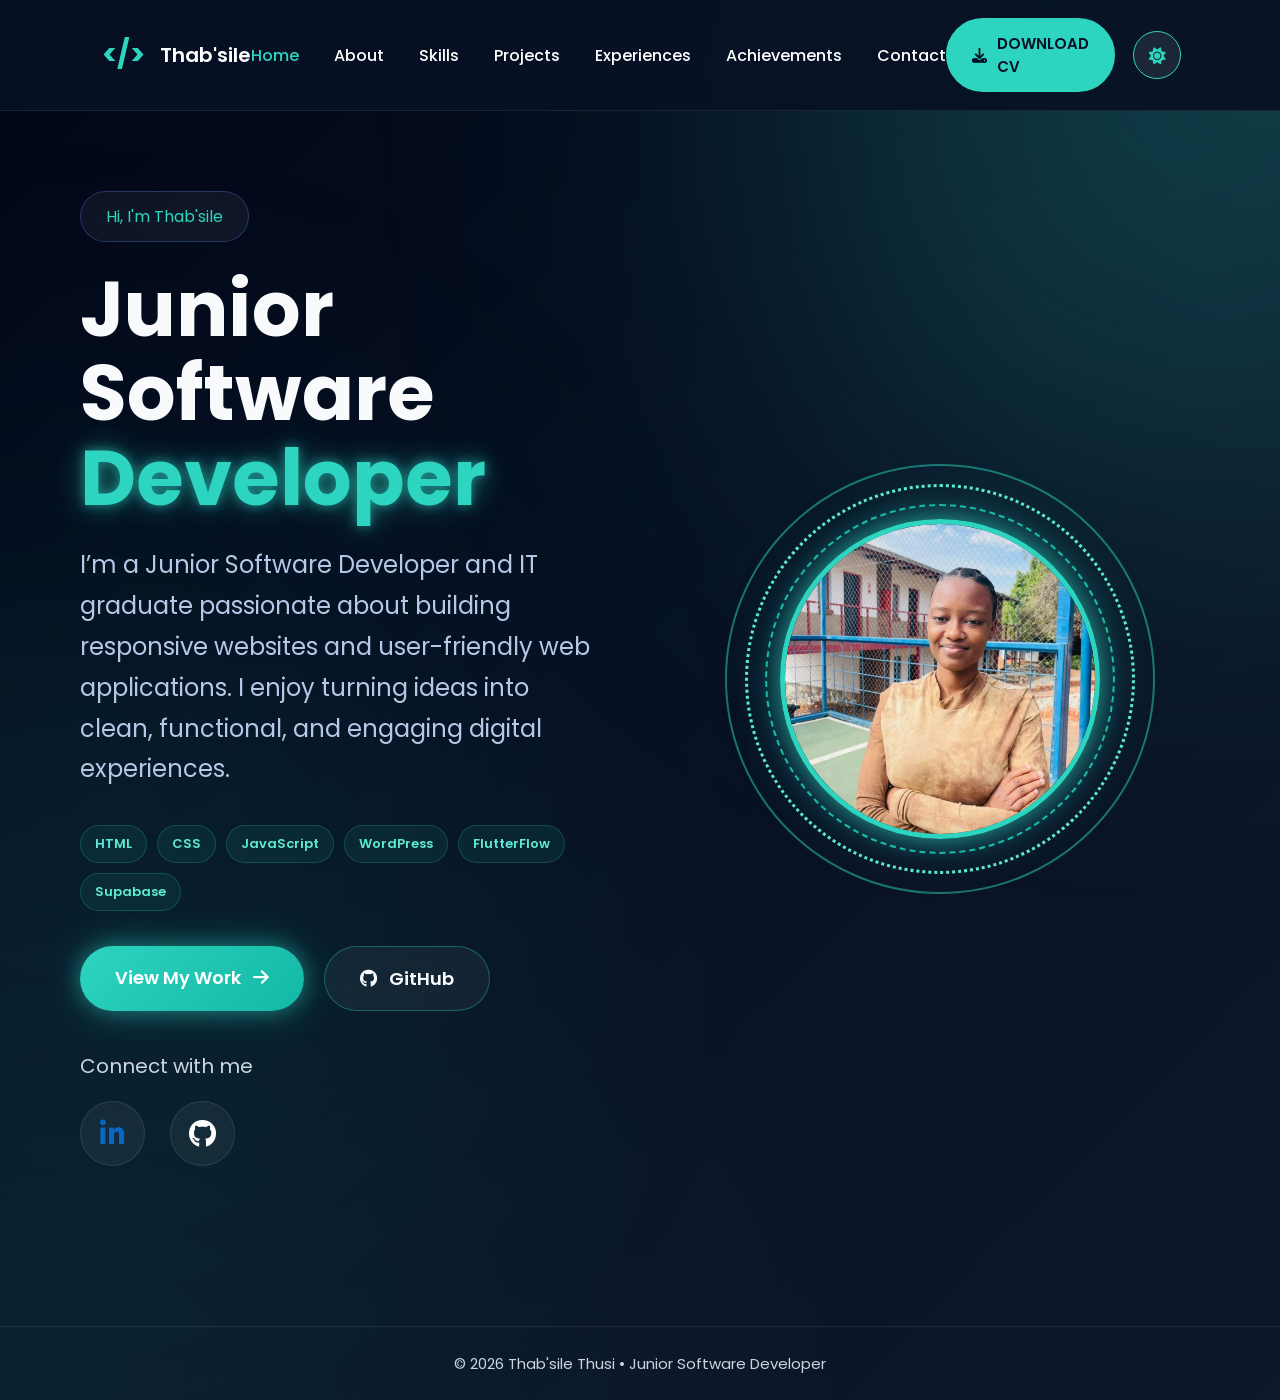
==== commit 97e8a1ee: "Fix HTML encoding issues in index.html" ====
--- a/index.html
+++ b/index.html
@@ -13,14 +13,6 @@
   />
 </head>
 <body>
-    <!-- VIDEO BACKGROUND -->
-  <video class="video-background" autoplay muted loop playsinline
-         poster="poster_portfolio.jpg">
-    <source src="113363-697718051_tiny.mp4" type="video/mp4">
-  </video>
-
-  <!-- VIDEO DARK OVERLAY -->
-  <div class="video-overlay"></div>
     
   <!-- HEADER -->
   <header class="header">
